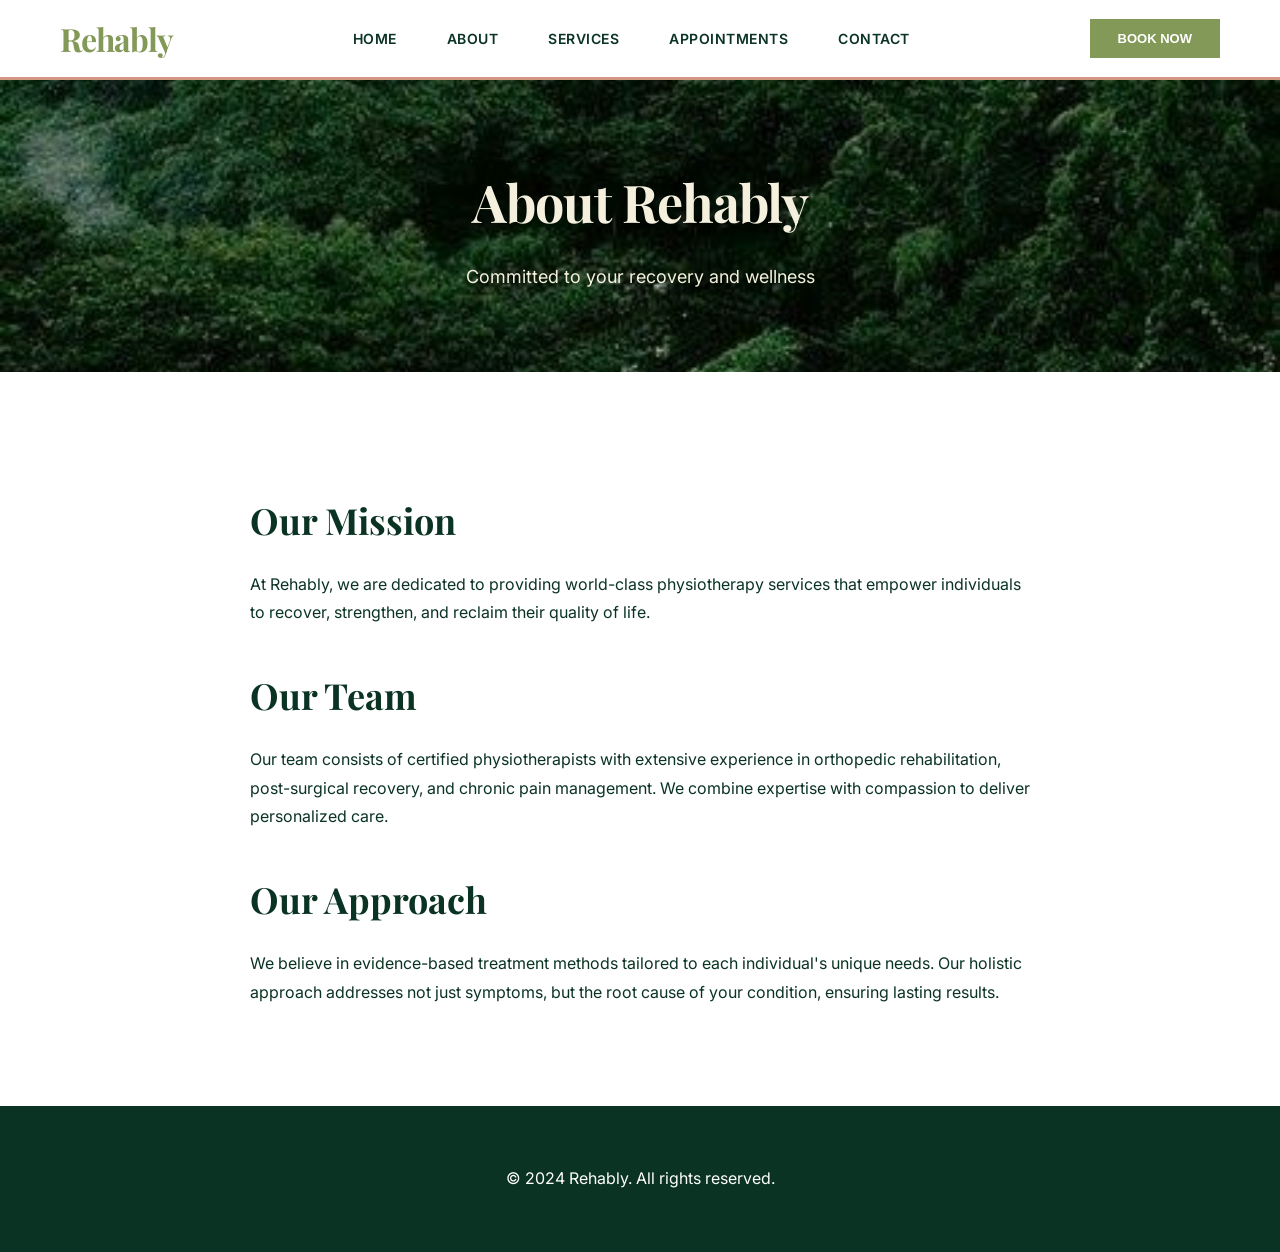
==== about.html @ 521dda72 "first commit" ====
<!DOCTYPE html>
<html lang="en">
<head>
    <meta charset="UTF-8">
    <meta name="viewport" content="width=device-width, initial-scale=1.0">
    <title>About - Rehably</title>
    <link href="https://fonts.googleapis.com/css2?family=Playfair+Display:wght@700&family=Inter:wght@400;600&display=swap" rel="stylesheet">
    <style>
        * {
            margin: 0;
            padding: 0;
            box-sizing: border-box;
        }

        :root {
            --primary: #839958;
            --secondary: #d39683;
            --text: #0a3323;
            --bg: #f7f4d5;
            --white: #ffffff;
        }

        body {
            font-family: 'Inter', sans-serif;
            color: var(--text);
            background: var(--white);
            line-height: 1.6;
        }

        .navbar {
            height: 80px;
            display: flex;
            align-items: center;
            justify-content: space-between;
            padding: 0 60px;
            background: var(--white);
            border-bottom: 3px solid var(--secondary);
        }

        .logo {
            font-family: 'Playfair Display', serif;
            font-size: 32px;
            font-weight: 700;
            color: var(--primary);
            letter-spacing: -1px;
        }

        .nav-links {
            display: flex;
            gap: 50px;
            list-style: none;
        }

        .nav-links a {
            text-decoration: none;
            color: var(--text);
            font-size: 14px;
            font-weight: 600;
            letter-spacing: 0.5px;
            transition: color 0.3s ease;
            text-transform: uppercase;
        }

        .nav-links a:hover {
            color: var(--primary);
        }

        .nav-btn {
            background: var(--primary);
            color: var(--white);
            border: none;
            padding: 12px 28px;
            font-size: 13px;
            font-weight: 600;
            cursor: pointer;
            text-transform: uppercase;
        }

        .nav-btn:hover {
            background: #6b8045;
        }

        .page-header {
            background: url('image.jpg') center/cover no-repeat;
            padding: 80px 60px;
            text-align: center;
        }

        .page-header h1 {
            font-family: 'Playfair Display', serif;
            font-size: 52px;
            margin-bottom: 20px;
            font-weight: 700;
            letter-spacing: -1px;
            color: #f5f0de;
        }

        .page-header p {
            font-size: 18px;
            color: #f5f0de;
        }

        .content {
            padding: 80px 60px;
            max-width: 900px;
            margin: 0 auto;
        }

        .content h2 {
            font-family: 'Playfair Display', serif;
            font-size: 36px;
            color: var(--text);
            margin: 40px 0 20px 0;
            font-weight: 700;
        }

        .content p {
            font-size: 16px;
            margin-bottom: 20px;
            line-height: 1.8;
        }

        .footer {
            padding: 60px;
            background: var(--text);
            color: var(--white);
            text-align: center;
        }
    </style>
</head>
<body>

    <nav class="navbar">
        <div class="logo">Rehably</div>
        <ul class="nav-links">
            <li><a href="index.html">Home</a></li>
            <li><a href="about.html">About</a></li>
            <li><a href="services.html">Services</a></li>
            <li><a href="appointments.html">Appointments</a></li>
            <li><a href="contact.html">Contact</a></li>
        </ul>
        <button class="nav-btn">Book Now</button>
    </nav>

    <div class="page-header">
        <h1>About Rehably</h1>
        <p style="color: #f5f0de;">Committed to your recovery and wellness</p>
    </div>

    <div class="content">
        <h2>Our Mission</h2>
        <p>At Rehably, we are dedicated to providing world-class physiotherapy services that empower individuals to recover, strengthen, and reclaim their quality of life.</p>

        <h2>Our Team</h2>
        <p>Our team consists of certified physiotherapists with extensive experience in orthopedic rehabilitation, post-surgical recovery, and chronic pain management. We combine expertise with compassion to deliver personalized care.</p>

        <h2>Our Approach</h2>
        <p>We believe in evidence-based treatment methods tailored to each individual's unique needs. Our holistic approach addresses not just symptoms, but the root cause of your condition, ensuring lasting results.</p>
    </div>

    <footer class="footer">
        <p>&copy; 2024 Rehably. All rights reserved.</p>
    </footer>

</body>
</html>
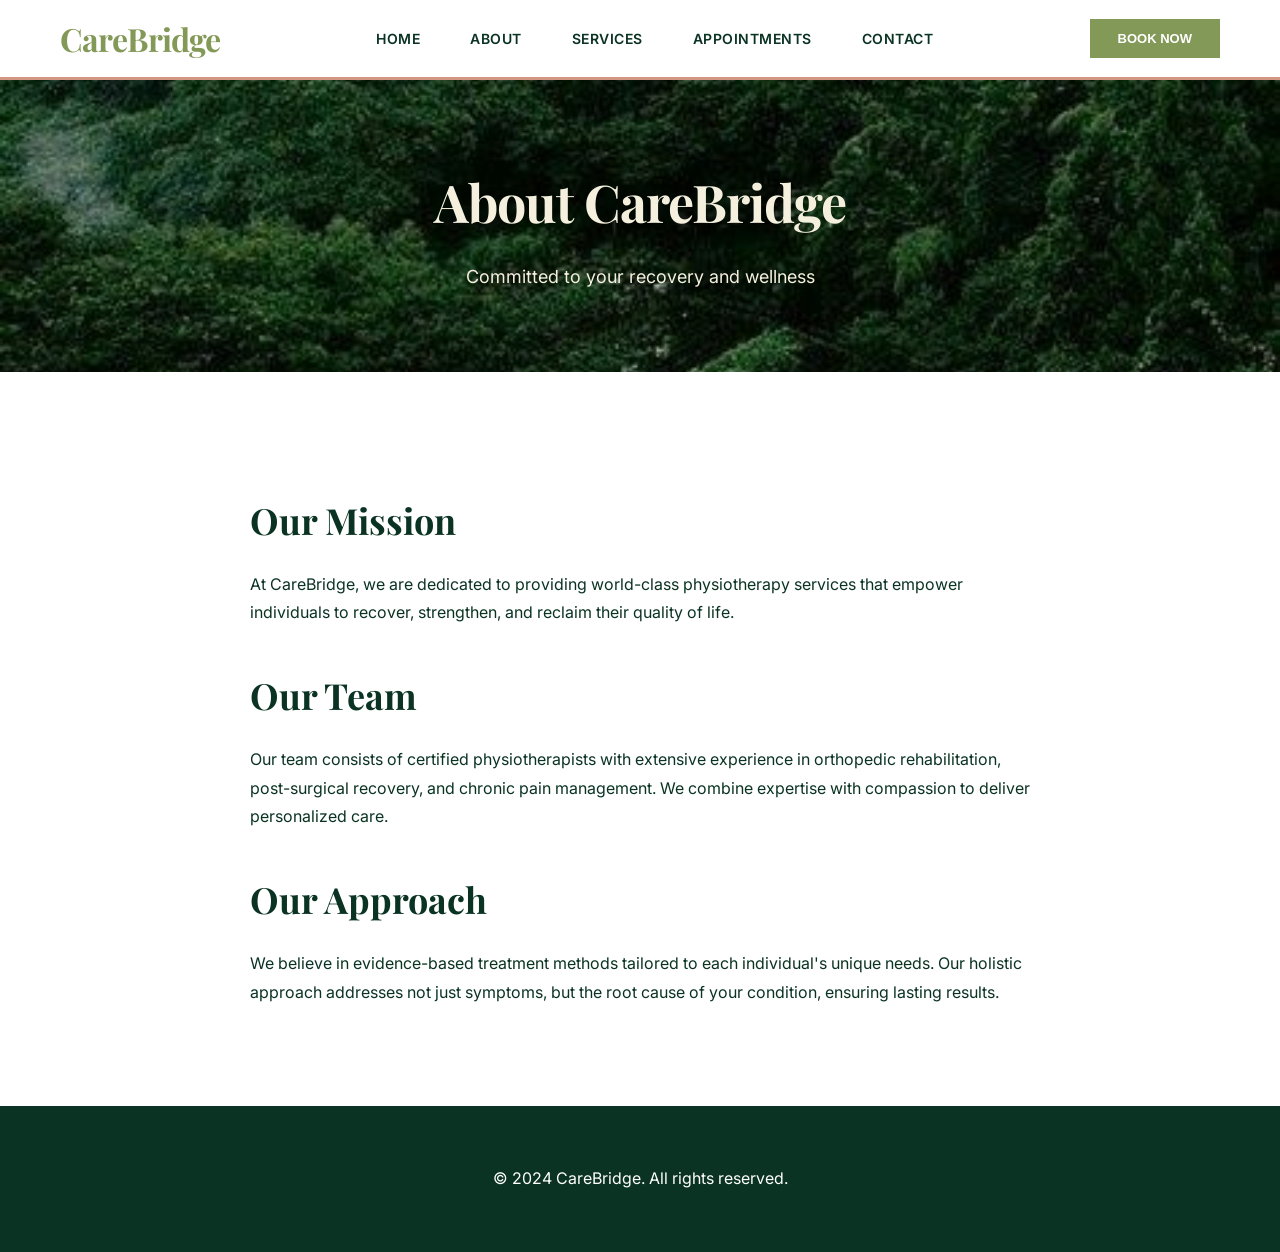
==== commit b6aec182: "corrected name" ====
--- a/about.html
+++ b/about.html
@@ -3,7 +3,7 @@
 <head>
     <meta charset="UTF-8">
     <meta name="viewport" content="width=device-width, initial-scale=1.0">
-    <title>About - Rehably</title>
+    <title>About - CareBridge</title>
     <link href="https://fonts.googleapis.com/css2?family=Playfair+Display:wght@700&family=Inter:wght@400;600&display=swap" rel="stylesheet">
     <style>
         * {
@@ -131,7 +131,7 @@
 <body>
 
     <nav class="navbar">
-        <div class="logo">Rehably</div>
+        <div class="logo">CareBridge</div>
         <ul class="nav-links">
             <li><a href="index.html">Home</a></li>
             <li><a href="about.html">About</a></li>
@@ -143,13 +143,13 @@
     </nav>
 
     <div class="page-header">
-        <h1>About Rehably</h1>
+        <h1>About CareBridge</h1>
         <p style="color: #f5f0de;">Committed to your recovery and wellness</p>
     </div>
 
     <div class="content">
         <h2>Our Mission</h2>
-        <p>At Rehably, we are dedicated to providing world-class physiotherapy services that empower individuals to recover, strengthen, and reclaim their quality of life.</p>
+        <p>At CareBridge, we are dedicated to providing world-class physiotherapy services that empower individuals to recover, strengthen, and reclaim their quality of life.</p>
 
         <h2>Our Team</h2>
         <p>Our team consists of certified physiotherapists with extensive experience in orthopedic rehabilitation, post-surgical recovery, and chronic pain management. We combine expertise with compassion to deliver personalized care.</p>
@@ -159,7 +159,7 @@
     </div>
 
     <footer class="footer">
-        <p>&copy; 2024 Rehably. All rights reserved.</p>
+        <p>&copy; 2024 CareBridge. All rights reserved.</p>
     </footer>
 
 </body>
